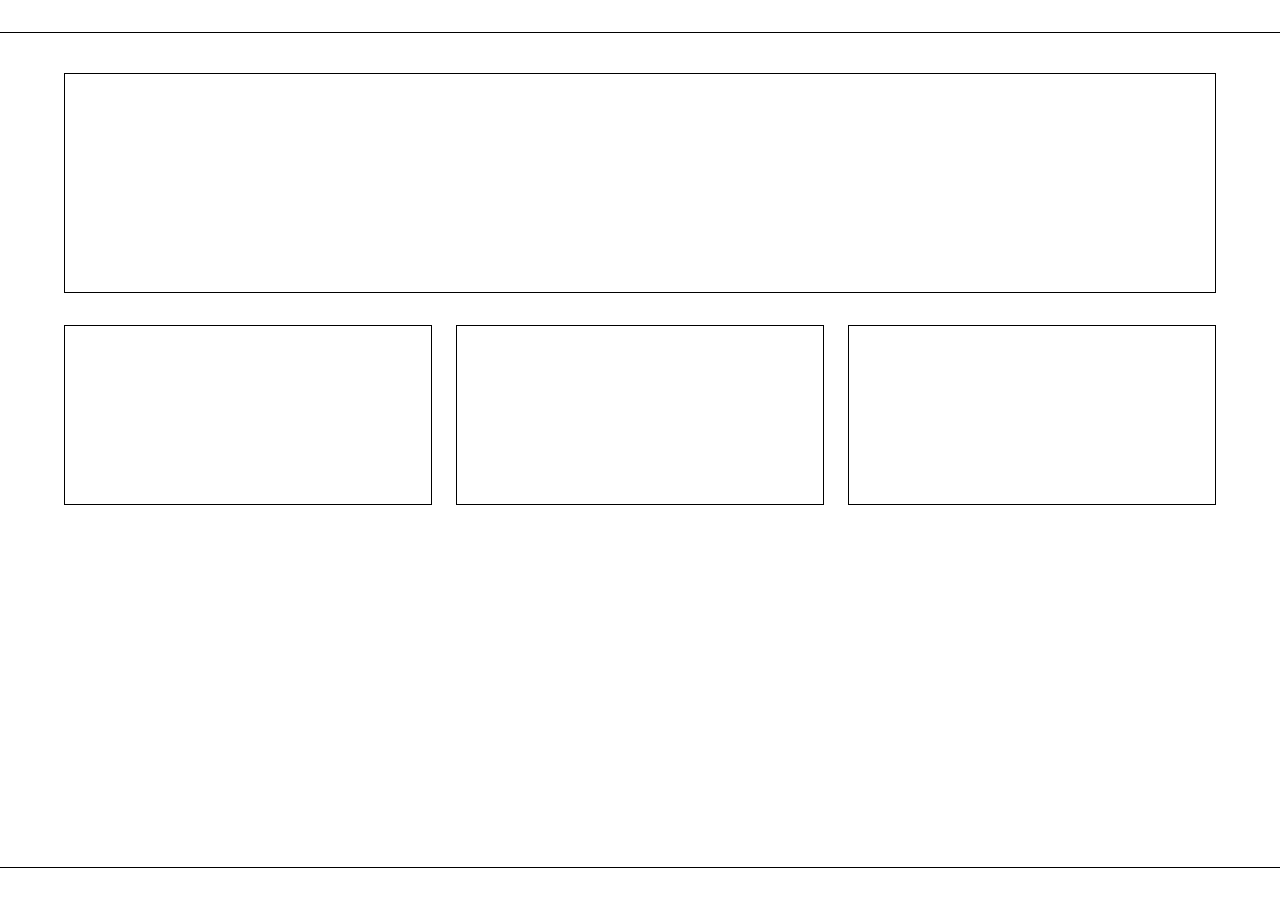
==== index.html @ c4caceec "Create index.html" ====
<!DOCTYPE html>
<html lang="en">
<head>
    <meta charset="UTF-8">
    <meta name="viewport" content="width=device-width, initial-scale=1.0">

    <title>Project:Wyvern</title>

    <!-- Replace favicon.png with your actual favicon file -->
    <link rel="icon" type="image/png" href="/favicon.png">

    <style>
        :root {
            --bg: #ffffff;
            --fg: #000000;
            --border: #000000;
        }

        * {
            box-sizing: border-box;
            margin: 0;
            padding: 0;
        }

        html, body {
            background: var(--bg);
            color: var(--fg);
            font-family:
                Arial,
                Helvetica,
                sans-serif;
            font-size: 14px;
            line-height: 1.5;
            height: 100%;
        }

        body {
            display: flex;
            flex-direction: column;
            min-height: 100vh;
        }

        /* Header */

        header {
            border-bottom: 1px solid var(--border);
            padding: 16px 24px;
        }

        .header-row {
            display: flex;
            justify-content: space-between;
            align-items: center;
            gap: 24px;
        }

        .brand {
            font-weight: 700;
            letter-spacing: 0.08em;
            text-transform: uppercase;
        }

        nav {
            display: flex;
            gap: 18px;
            flex-wrap: wrap;
        }

        /* Links intentionally left mostly unstyled */
        a {
            color: inherit;
        }

        /* Main */

        main {
            flex: 1;
            width: 100%;
            max-width: 1200px;
            margin: 0 auto;
            padding: 40px 24px;
        }

        .hero {
            border: 1px solid var(--border);
            padding: 40px;
            margin-bottom: 32px;
            min-height: 220px;
        }

        .grid {
            display: grid;
            grid-template-columns: repeat(auto-fit, minmax(280px, 1fr));
            gap: 24px;
        }

        .panel {
            border: 1px solid var(--border);
            padding: 24px;
            min-height: 180px;
        }

        /* Footer */

        footer {
            border-top: 1px solid var(--border);
            padding: 16px 24px;
        }

        .footer-row {
            display: flex;
            justify-content: space-between;
            flex-wrap: wrap;
            gap: 16px;
        }
    </style>
</head>
<body>

    <header>
        <div class="header-row">

            <div class="brand">
                <!-- Site Identifier -->
            </div>

            <nav>
                <a href="/home.html"></a>
                <a href="/directory.html"></a>
                <a href="/records.html"></a>
                <a href="/etc.html"></a>
            </nav>

        </div>
    </header>

    <main>

        <section class="hero">
            <!-- Primary Content Area -->
        </section>

        <section class="grid">

            <article class="panel">
                <!-- Panel A -->
            </article>

            <article class="panel">
                <!-- Panel B -->
            </article>

            <article class="panel">
                <!-- Panel C -->
            </article>

        </section>

    </main>

    <footer>
        <div class="footer-row">

            <div>
                <!-- Footer Left -->
            </div>

            <div>
                <!-- Footer Right -->
            </div>

        </div>
    </footer>

</body>
</html>
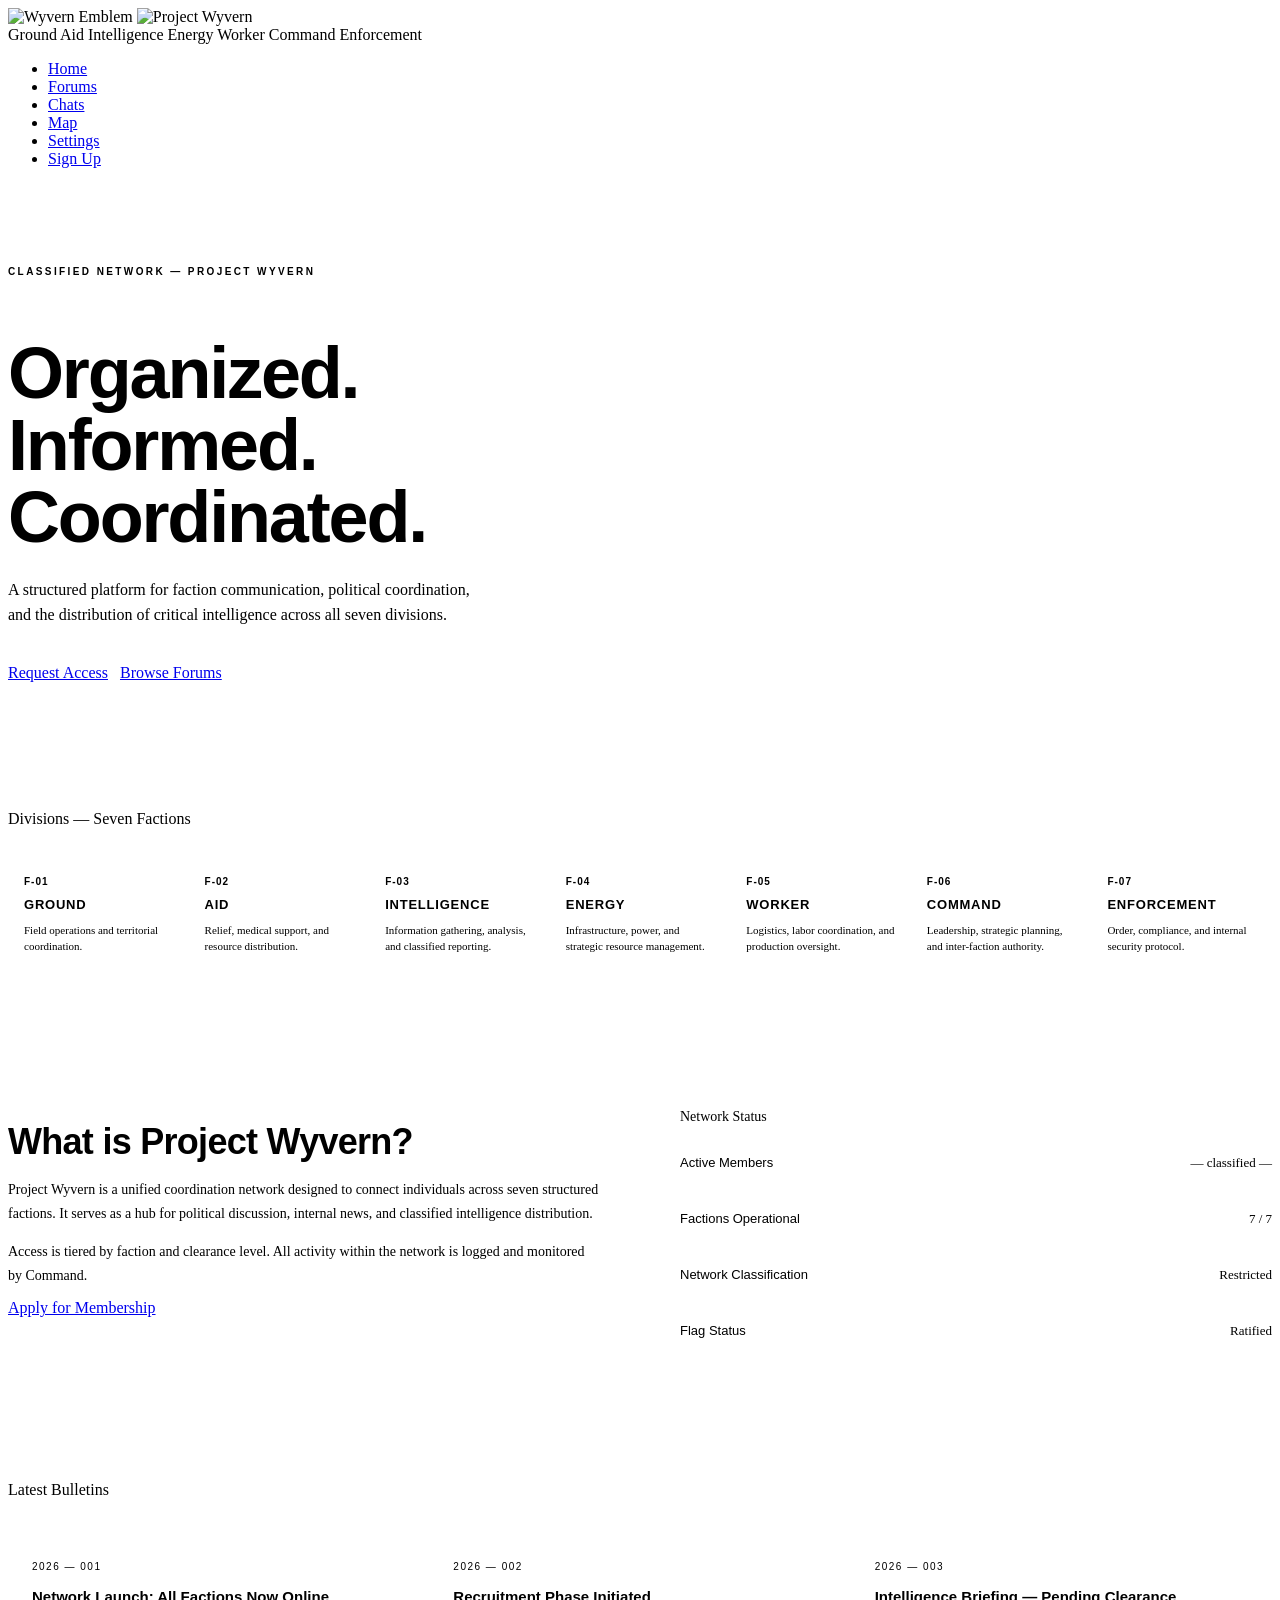
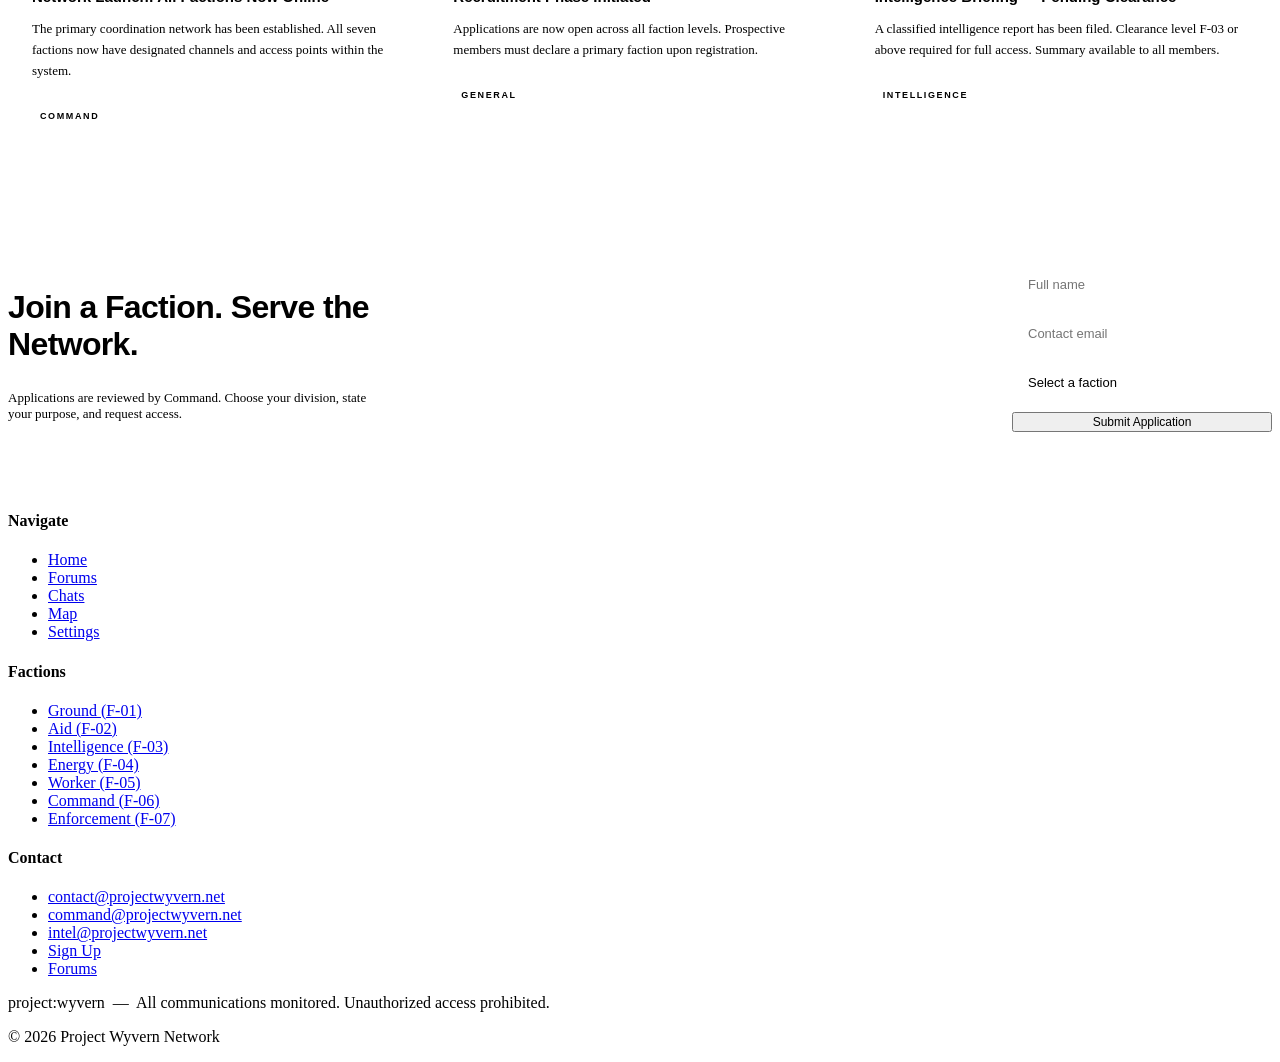
==== commit 9de94ab6: "Update index.html" ====
--- a/index.html
+++ b/index.html
@@ -1,176 +1,445 @@
 <!DOCTYPE html>
 <html lang="en">
 <head>
-    <meta charset="UTF-8">
-    <meta name="viewport" content="width=device-width, initial-scale=1.0">
-
-    <title>Project:Wyvern</title>
-
-    <!-- Replace favicon.png with your actual favicon file -->
-    <link rel="icon" type="image/png" href="/favicon.png">
-
-    <style>
-        :root {
-            --bg: #ffffff;
-            --fg: #000000;
-            --border: #000000;
-        }
-
-        * {
-            box-sizing: border-box;
-            margin: 0;
-            padding: 0;
-        }
-
-        html, body {
-            background: var(--bg);
-            color: var(--fg);
-            font-family:
-                Arial,
-                Helvetica,
-                sans-serif;
-            font-size: 14px;
-            line-height: 1.5;
-            height: 100%;
-        }
-
-        body {
-            display: flex;
-            flex-direction: column;
-            min-height: 100vh;
-        }
-
-        /* Header */
-
-        header {
-            border-bottom: 1px solid var(--border);
-            padding: 16px 24px;
-        }
-
-        .header-row {
-            display: flex;
-            justify-content: space-between;
-            align-items: center;
-            gap: 24px;
-        }
-
-        .brand {
-            font-weight: 700;
-            letter-spacing: 0.08em;
-            text-transform: uppercase;
-        }
-
-        nav {
-            display: flex;
-            gap: 18px;
-            flex-wrap: wrap;
-        }
-
-        /* Links intentionally left mostly unstyled */
-        a {
-            color: inherit;
-        }
-
-        /* Main */
-
-        main {
-            flex: 1;
-            width: 100%;
-            max-width: 1200px;
-            margin: 0 auto;
-            padding: 40px 24px;
-        }
-
-        .hero {
-            border: 1px solid var(--border);
-            padding: 40px;
-            margin-bottom: 32px;
-            min-height: 220px;
-        }
-
-        .grid {
-            display: grid;
-            grid-template-columns: repeat(auto-fit, minmax(280px, 1fr));
-            gap: 24px;
-        }
-
-        .panel {
-            border: 1px solid var(--border);
-            padding: 24px;
-            min-height: 180px;
-        }
-
-        /* Footer */
-
-        footer {
-            border-top: 1px solid var(--border);
-            padding: 16px 24px;
-        }
-
-        .footer-row {
-            display: flex;
-            justify-content: space-between;
-            flex-wrap: wrap;
-            gap: 16px;
-        }
-    </style>
+  <meta charset="UTF-8" />
+  <meta name="viewport" content="width=device-width, initial-scale=1.0" />
+  <title>Project Wyvern</title>
+  <link rel="icon" type="image/png" href="wyvern.png" />
+  <link rel="stylesheet" href="style.css" />
+  <style>
+    /* ── INDEX-SPECIFIC ── */
+
+    .hero {
+      padding: 72px 0 56px;
+      border-bottom: 1px solid var(--black);
+    }
+
+    .hero-eyebrow {
+      font-family: 'Space Grotesk', sans-serif;
+      font-size: 10px;
+      font-weight: 700;
+      letter-spacing: 0.24em;
+      text-transform: uppercase;
+      color: var(--muted);
+      margin-bottom: 20px;
+    }
+
+    .hero h1 {
+      font-family: 'Space Grotesk', sans-serif;
+      font-size: clamp(36px, 6vw, 72px);
+      font-weight: 700;
+      letter-spacing: -0.03em;
+      line-height: 1.0;
+      max-width: 700px;
+      margin-bottom: 24px;
+    }
+
+    .hero-sub {
+      font-size: 16px;
+      font-weight: 300;
+      color: var(--muted);
+      max-width: 480px;
+      line-height: 1.6;
+      margin-bottom: 36px;
+    }
+
+    .hero-actions {
+      display: flex;
+      gap: 12px;
+      flex-wrap: wrap;
+    }
+
+    /* ── FACTIONS GRID ── */
+    .factions-section {
+      padding: 56px 0;
+      border-bottom: 1px solid var(--light-rule);
+    }
+
+    .factions-grid {
+      display: grid;
+      grid-template-columns: repeat(7, 1fr);
+      border: 1px solid var(--black);
+      margin-top: 24px;
+    }
+
+    .faction-card {
+      padding: 24px 16px;
+      border-right: 1px solid var(--black);
+      display: flex;
+      flex-direction: column;
+      gap: 10px;
+      transition: background 0.15s;
+      cursor: default;
+    }
+
+    .faction-card:last-child {
+      border-right: none;
+    }
+
+    .faction-card:hover {
+      background: var(--accent-bg);
+    }
+
+    .faction-number {
+      font-family: 'Space Grotesk', sans-serif;
+      font-size: 10px;
+      font-weight: 700;
+      letter-spacing: 0.1em;
+      color: var(--muted);
+    }
+
+    .faction-name {
+      font-family: 'Space Grotesk', sans-serif;
+      font-size: 13px;
+      font-weight: 600;
+      letter-spacing: 0.06em;
+      text-transform: uppercase;
+    }
+
+    .faction-desc {
+      font-size: 11px;
+      color: var(--muted);
+      line-height: 1.5;
+      font-weight: 300;
+    }
+
+    /* ── ABOUT STRIP ── */
+    .about-strip {
+      padding: 56px 0;
+      display: grid;
+      grid-template-columns: 1fr 1fr;
+      gap: 80px;
+      border-bottom: 1px solid var(--light-rule);
+      align-items: start;
+    }
+
+    .about-strip h2 {
+      font-family: 'Space Grotesk', sans-serif;
+      font-size: clamp(22px, 3vw, 36px);
+      font-weight: 700;
+      letter-spacing: -0.02em;
+      line-height: 1.15;
+      margin-bottom: 16px;
+    }
+
+    .about-strip p {
+      font-size: 14px;
+      line-height: 1.7;
+      color: var(--muted);
+      margin-bottom: 12px;
+    }
+
+    /* ── RECRUITMENT BANNER ── */
+    .recruit-banner {
+      padding: 56px 0;
+      display: flex;
+      align-items: center;
+      justify-content: space-between;
+      gap: 32px;
+      flex-wrap: wrap;
+    }
+
+    .recruit-banner h2 {
+      font-family: 'Space Grotesk', sans-serif;
+      font-size: clamp(20px, 3vw, 32px);
+      font-weight: 700;
+      letter-spacing: -0.02em;
+      max-width: 440px;
+    }
+
+    .recruit-banner p {
+      font-size: 13px;
+      color: var(--muted);
+      margin-top: 8px;
+      max-width: 380px;
+    }
+
+    /* ── NEWS SECTION ── */
+    .news-section {
+      padding: 56px 0;
+      border-top: 1px solid var(--light-rule);
+    }
+
+    .news-grid {
+      display: grid;
+      grid-template-columns: 1fr 1fr 1fr;
+      gap: 0;
+      border: 1px solid var(--black);
+      margin-top: 24px;
+    }
+
+    .news-item {
+      padding: 28px 24px;
+      border-right: 1px solid var(--black);
+    }
+
+    .news-item:last-child {
+      border-right: none;
+    }
+
+    .news-date {
+      font-family: 'Space Grotesk', sans-serif;
+      font-size: 10px;
+      letter-spacing: 0.15em;
+      text-transform: uppercase;
+      color: var(--muted);
+      margin-bottom: 10px;
+    }
+
+    .news-headline {
+      font-family: 'Space Grotesk', sans-serif;
+      font-size: 15px;
+      font-weight: 600;
+      line-height: 1.3;
+      margin-bottom: 8px;
+    }
+
+    .news-body {
+      font-size: 13px;
+      color: var(--muted);
+      line-height: 1.6;
+      font-weight: 300;
+    }
+
+    .news-tag {
+      display: inline-block;
+      font-family: 'Space Grotesk', sans-serif;
+      font-size: 9px;
+      font-weight: 700;
+      letter-spacing: 0.18em;
+      text-transform: uppercase;
+      border: 1px solid var(--black);
+      padding: 2px 8px;
+      margin-top: 14px;
+    }
+
+    @media (max-width: 900px) {
+      .factions-grid { grid-template-columns: repeat(4, 1fr); }
+      .faction-card { border-bottom: 1px solid var(--black); }
+      .about-strip { grid-template-columns: 1fr; gap: 32px; }
+      .news-grid { grid-template-columns: 1fr; }
+      .news-item { border-right: none; border-bottom: 1px solid var(--black); }
+      .news-item:last-child { border-bottom: none; }
+    }
+
+    @media (max-width: 600px) {
+      .factions-grid { grid-template-columns: repeat(2, 1fr); }
+    }
+  </style>
 </head>
 <body>
 
-    <header>
-        <div class="header-row">
-
-            <div class="brand">
-                <!-- Site Identifier -->
-            </div>
-
-            <nav>
-                <a href="/home.html"></a>
-                <a href="/directory.html"></a>
-                <a href="/records.html"></a>
-                <a href="/etc.html"></a>
-            </nav>
-
-        </div>
-    </header>
-
-    <main>
-
-        <section class="hero">
-            <!-- Primary Content Area -->
-        </section>
-
-        <section class="grid">
-
-            <article class="panel">
-                <!-- Panel A -->
-            </article>
-
-            <article class="panel">
-                <!-- Panel B -->
-            </article>
-
-            <article class="panel">
-                <!-- Panel C -->
-            </article>
-
-        </section>
-
-    </main>
-
-    <footer>
-        <div class="footer-row">
-
-            <div>
-                <!-- Footer Left -->
-            </div>
-
-            <div>
-                <!-- Footer Right -->
-            </div>
-
-        </div>
-    </footer>
+  <!-- HEADER -->
+  <header>
+    <div class="header-inner">
+      <div class="header-brand">
+        <img src="wyvern.png" alt="Wyvern Emblem" class="logo" />
+        <img src="wyverntext.png" alt="Project Wyvern" class="wordmark" />
+      </div>
+    </div>
+    <div class="faction-bar">
+      <div class="faction-bar-inner">
+        <span class="faction-tag">Ground</span>
+        <span class="faction-tag">Aid</span>
+        <span class="faction-tag">Intelligence</span>
+        <span class="faction-tag">Energy</span>
+        <span class="faction-tag">Worker</span>
+        <span class="faction-tag">Command</span>
+        <span class="faction-tag">Enforcement</span>
+      </div>
+    </div>
+  </header>
+
+  <!-- NAV -->
+  <nav>
+    <ul>
+      <li><a href="index.html" class="active">Home</a></li>
+      <li><a href="forum.html">Forums</a></li>
+      <li><a href="chats.html">Chats</a></li>
+      <li><a href="map.html">Map</a></li>
+      <li><a href="settings.html">Settings</a></li>
+      <li class="nav-right"><a href="#signup">Sign Up</a></li>
+    </ul>
+  </nav>
+
+  <!-- MAIN -->
+  <main>
+
+    <!-- HERO -->
+    <section class="hero">
+      <p class="hero-eyebrow">Classified Network — Project Wyvern</p>
+      <h1>Organized.<br/>Informed.<br/>Coordinated.</h1>
+      <p class="hero-sub">A structured platform for faction communication, political coordination, and the distribution of critical intelligence across all seven divisions.</p>
+      <div class="hero-actions">
+        <a href="#signup" class="btn btn-filled">Request Access</a>
+        <a href="forum.html" class="btn">Browse Forums</a>
+      </div>
+    </section>
+
+    <!-- FACTIONS -->
+    <section class="factions-section">
+      <p class="section-label">Divisions — Seven Factions</p>
+      <div class="factions-grid">
+        <div class="faction-card">
+          <span class="faction-number">F-01</span>
+          <span class="faction-name">Ground</span>
+          <span class="faction-desc">Field operations and territorial coordination.</span>
+        </div>
+        <div class="faction-card">
+          <span class="faction-number">F-02</span>
+          <span class="faction-name">Aid</span>
+          <span class="faction-desc">Relief, medical support, and resource distribution.</span>
+        </div>
+        <div class="faction-card">
+          <span class="faction-number">F-03</span>
+          <span class="faction-name">Intelligence</span>
+          <span class="faction-desc">Information gathering, analysis, and classified reporting.</span>
+        </div>
+        <div class="faction-card">
+          <span class="faction-number">F-04</span>
+          <span class="faction-name">Energy</span>
+          <span class="faction-desc">Infrastructure, power, and strategic resource management.</span>
+        </div>
+        <div class="faction-card">
+          <span class="faction-number">F-05</span>
+          <span class="faction-name">Worker</span>
+          <span class="faction-desc">Logistics, labor coordination, and production oversight.</span>
+        </div>
+        <div class="faction-card">
+          <span class="faction-number">F-06</span>
+          <span class="faction-name">Command</span>
+          <span class="faction-desc">Leadership, strategic planning, and inter-faction authority.</span>
+        </div>
+        <div class="faction-card">
+          <span class="faction-number">F-07</span>
+          <span class="faction-name">Enforcement</span>
+          <span class="faction-desc">Order, compliance, and internal security protocol.</span>
+        </div>
+      </div>
+    </section>
+
+    <!-- ABOUT -->
+    <section class="about-strip">
+      <div>
+        <h2>What is Project Wyvern?</h2>
+        <p>Project Wyvern is a unified coordination network designed to connect individuals across seven structured factions. It serves as a hub for political discussion, internal news, and classified intelligence distribution.</p>
+        <p>Access is tiered by faction and clearance level. All activity within the network is logged and monitored by Command.</p>
+        <a href="#signup" class="btn" style="margin-top:16px;">Apply for Membership</a>
+      </div>
+      <div>
+        <p class="section-label">Network Status</p>
+        <div style="display:flex; flex-direction:column; gap:12px; margin-top:8px;">
+          <div style="display:flex; justify-content:space-between; padding:14px 0; border-bottom:1px solid var(--light-rule);">
+            <span style="font-size:13px; font-family:'Space Grotesk',sans-serif; font-weight:500;">Active Members</span>
+            <span style="font-size:13px; color:var(--muted);">— classified —</span>
+          </div>
+          <div style="display:flex; justify-content:space-between; padding:14px 0; border-bottom:1px solid var(--light-rule);">
+            <span style="font-size:13px; font-family:'Space Grotesk',sans-serif; font-weight:500;">Factions Operational</span>
+            <span style="font-size:13px; color:var(--muted);">7 / 7</span>
+          </div>
+          <div style="display:flex; justify-content:space-between; padding:14px 0; border-bottom:1px solid var(--light-rule);">
+            <span style="font-size:13px; font-family:'Space Grotesk',sans-serif; font-weight:500;">Network Classification</span>
+            <span style="font-size:13px; color:var(--muted);">Restricted</span>
+          </div>
+          <div style="display:flex; justify-content:space-between; padding:14px 0;">
+            <span style="font-size:13px; font-family:'Space Grotesk',sans-serif; font-weight:500;">Flag Status</span>
+            <span style="font-size:13px; color:var(--muted);">Ratified</span>
+          </div>
+        </div>
+      </div>
+    </section>
+
+    <!-- LATEST BULLETINS -->
+    <section class="news-section">
+      <p class="section-label">Latest Bulletins</p>
+      <div class="news-grid">
+        <div class="news-item">
+          <p class="news-date">2026 — 001</p>
+          <p class="news-headline">Network Launch: All Factions Now Online</p>
+          <p class="news-body">The primary coordination network has been established. All seven factions now have designated channels and access points within the system.</p>
+          <span class="news-tag">Command</span>
+        </div>
+        <div class="news-item">
+          <p class="news-date">2026 — 002</p>
+          <p class="news-headline">Recruitment Phase Initiated</p>
+          <p class="news-body">Applications are now open across all faction levels. Prospective members must declare a primary faction upon registration.</p>
+          <span class="news-tag">General</span>
+        </div>
+        <div class="news-item">
+          <p class="news-date">2026 — 003</p>
+          <p class="news-headline">Intelligence Briefing — Pending Clearance</p>
+          <p class="news-body">A classified intelligence report has been filed. Clearance level F-03 or above required for full access. Summary available to all members.</p>
+          <span class="news-tag">Intelligence</span>
+        </div>
+      </div>
+    </section>
+
+    <!-- RECRUITMENT CTA -->
+    <section class="recruit-banner" id="signup">
+      <div>
+        <h2>Join a Faction. Serve the Network.</h2>
+        <p>Applications are reviewed by Command. Choose your division, state your purpose, and request access.</p>
+      </div>
+      <div style="display:flex; flex-direction:column; gap:10px; min-width:260px;">
+        <input type="text" placeholder="Full name" style="border:1.5px solid var(--black); padding:12px 16px; font-size:13px; font-family:'Inter',sans-serif; outline:none; background:var(--white); width:100%;" />
+        <input type="email" placeholder="Contact email" style="border:1.5px solid var(--black); padding:12px 16px; font-size:13px; font-family:'Inter',sans-serif; outline:none; background:var(--white); width:100%;" />
+        <select style="border:1.5px solid var(--black); padding:12px 16px; font-size:13px; font-family:'Inter',sans-serif; outline:none; background:var(--white); width:100%; appearance:none; cursor:pointer;">
+          <option value="">Select a faction</option>
+          <option>Ground — F-01</option>
+          <option>Aid — F-02</option>
+          <option>Intelligence — F-03</option>
+          <option>Energy — F-04</option>
+          <option>Worker — F-05</option>
+          <option>Command — F-06</option>
+          <option>Enforcement — F-07</option>
+        </select>
+        <button class="btn btn-filled" style="width:100%; font-size:12px;">Submit Application</button>
+      </div>
+    </section>
+
+  </main>
+
+  <!-- FOOTER -->
+  <footer>
+    <div class="footer-inner">
+      <div class="footer-col">
+        <h4>Navigate</h4>
+        <ul>
+          <li><a href="index.html">Home</a></li>
+          <li><a href="forum.html">Forums</a></li>
+          <li><a href="chats.html">Chats</a></li>
+          <li><a href="map.html">Map</a></li>
+          <li><a href="settings.html">Settings</a></li>
+        </ul>
+      </div>
+      <div class="footer-col">
+        <h4>Factions</h4>
+        <ul>
+          <li><a href="#">Ground (F-01)</a></li>
+          <li><a href="#">Aid (F-02)</a></li>
+          <li><a href="#">Intelligence (F-03)</a></li>
+          <li><a href="#">Energy (F-04)</a></li>
+          <li><a href="#">Worker (F-05)</a></li>
+          <li><a href="#">Command (F-06)</a></li>
+          <li><a href="#">Enforcement (F-07)</a></li>
+        </ul>
+      </div>
+      <div class="footer-col">
+        <h4>Contact</h4>
+        <ul>
+          <li><a href="mailto:contact@projectwyvern.net">contact@projectwyvern.net</a></li>
+          <li><a href="mailto:command@projectwyvern.net">command@projectwyvern.net</a></li>
+          <li><a href="mailto:intel@projectwyvern.net">intel@projectwyvern.net</a></li>
+          <li><a href="#signup">Sign Up</a></li>
+          <li><a href="forum.html">Forums</a></li>
+        </ul>
+      </div>
+    </div>
+    <div class="footer-bottom">
+      <p>project:wyvern &nbsp;—&nbsp; All communications monitored. Unauthorized access prohibited.</p>
+      <p>© 2026 Project Wyvern Network</p>
+    </div>
+  </footer>
 
 </body>
 </html>
